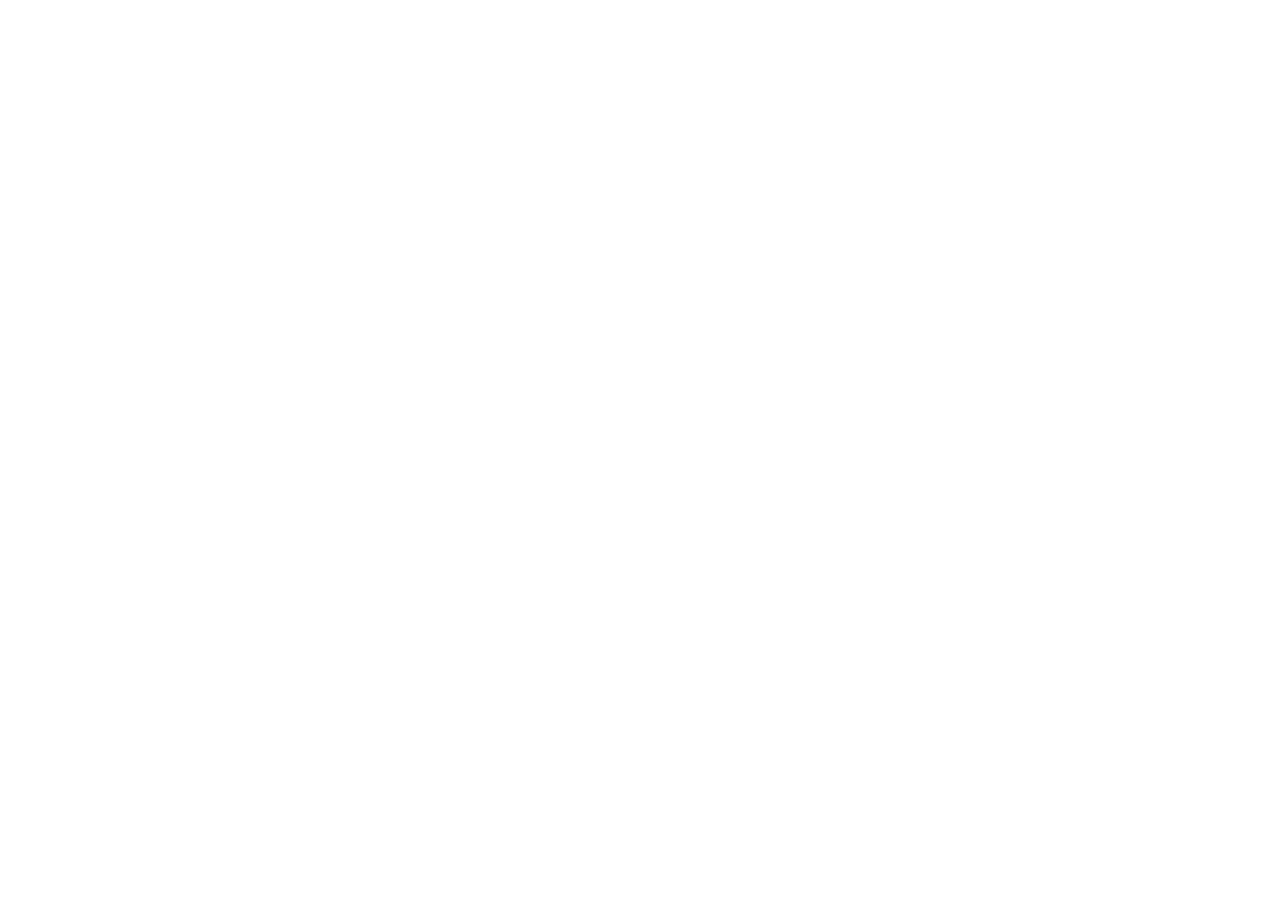
==== colours.html @ 2391c019 "page setup" ====
<!DOCTYPE html>
<html lang="en">
<head>
    <meta charset="UTF-8">
    <meta http-equiv="X-UA-Compatible" content="IE=edge">
    <meta name="viewport" content="width=device-width, initial-scale=1.0">
    <link rel="stylesheet" href="">
    <title>Document</title>
</head>
<body>
    
</body>
</html>
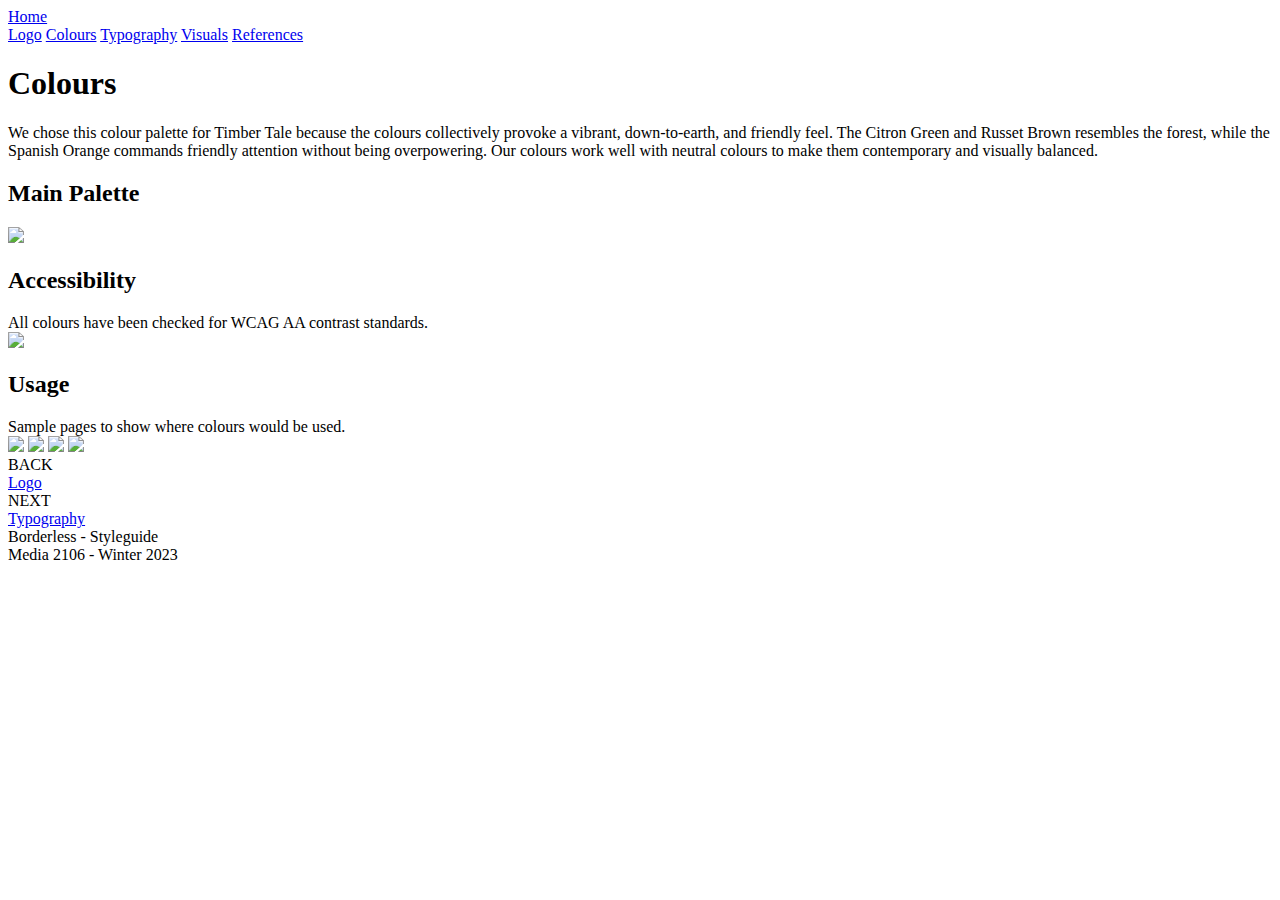
==== commit 09759f09: "added colors page structure" ====
--- a/colours.html
+++ b/colours.html
@@ -4,10 +4,81 @@
     <meta charset="UTF-8">
     <meta http-equiv="X-UA-Compatible" content="IE=edge">
     <meta name="viewport" content="width=device-width, initial-scale=1.0">
-    <link rel="stylesheet" href="">
-    <title>Document</title>
+    <link rel="stylesheet" href="styles.css">
+    <title>Colours</title>
 </head>
-<body>
-    
+<body class = "colflex">
+    <header>
+            <div class="topnav rowflex" id = "topnav">
+                    <div>
+                    <a href="index.html">Home</a>
+                    </div>
+                    <div>
+                            <a href="logo.html">Logo</a>
+                            <a href="colours.html" class="active">Colours</a>
+                            <a href="typography.html">Typography</a>
+                            <a href="visuals.html">Visuals</a>
+                            <a href="references.html">References</a>
+                            <a href="" class="icon">
+                                    <i class="fa fa-bars"></i>
+                            </a>
+                    </div>
+            </div>
+    </header>
+    <main>
+            <h1>Colours</h1>
+            <div class = "colour_items colflex">
+                    <div class = "main_desc">
+                            We chose this colour palette for Timber Tale because the colours collectively provoke a vibrant, down-to-earth, and friendly feel. The Citron Green and Russet Brown resembles the forest, while the Spanish Orange commands friendly attention without being overpowering. Our colours work well with neutral colours to make them contemporary and visually balanced. 
+                    </div>
+
+                    <h2>Main Palette</h2>
+                            <img class = "palette" src="../imgs/colour/palette.svg">
+                    <h2>Accessibility</h2>
+                            <div class = "desc"> All colours have been checked for WCAG AA contrast standards. </div>
+                            <img class = "contrast" src = "../imgs/colour/contrast.svg">
+                    <h2>Usage</h2>
+                    <div class = "desc"> Sample pages to show where colours would be used. </div>
+
+                            <div class = "gridrow">
+                                    <img src = "../imgs/colour/ColourExample_LandingPage 1.png">
+                                    <img src = "../imgs/colour/ColourExample_Learn 1.png">
+                                    <img src = "../imgs/colour/ColourExample_Settings 1.png">
+                                    <img src = "../imgs/colour/ColourExample_ChooseForest 1.png">
+                            </div>
+            </div>
+            
+    </main>
+    <footer class = "colflex">
+            <div class = "bottomnav rowflex">
+                    <i class="fa-solid fa-chevron-left"></i>
+                    <div class ="back colflex">
+                            <div class = "bkwd">
+                                    BACK
+                            </div>
+                            <a class = "fwbw" href="logo.html">Logo</a>
+
+                    </div>
+                    <div class = "divider"></div>
+                    <div class ="next colflex">
+                            <div class = "fwd">
+                                    NEXT
+                            </div>
+                            <a class = "fwbw" href="typography.html">Typography</a>
+
+                    </div>
+                    <i class="fa-solid fa-chevron-right"></i>
+
+            </div>
+            <div class = "bottom rowflex">
+                    <div>
+                            Borderless - Styleguide
+                    </div>
+                    <div>
+                            Media 2106 - Winter 2023
+                    </div>
+            </div>
+                    
+    </footer>
 </body>
 </html>--- a/styles.css
+++ b/styles.css
@@ -0,0 +1,47 @@
+/* Homepage */
+
+
+
+
+
+
+
+
+
+/* logo */
+
+
+
+
+
+/* colours * /
+
+
+
+
+
+
+
+
+/* typeography */
+
+
+
+
+
+
+
+
+/* icons */
+
+
+
+
+
+
+
+
+
+
+
+
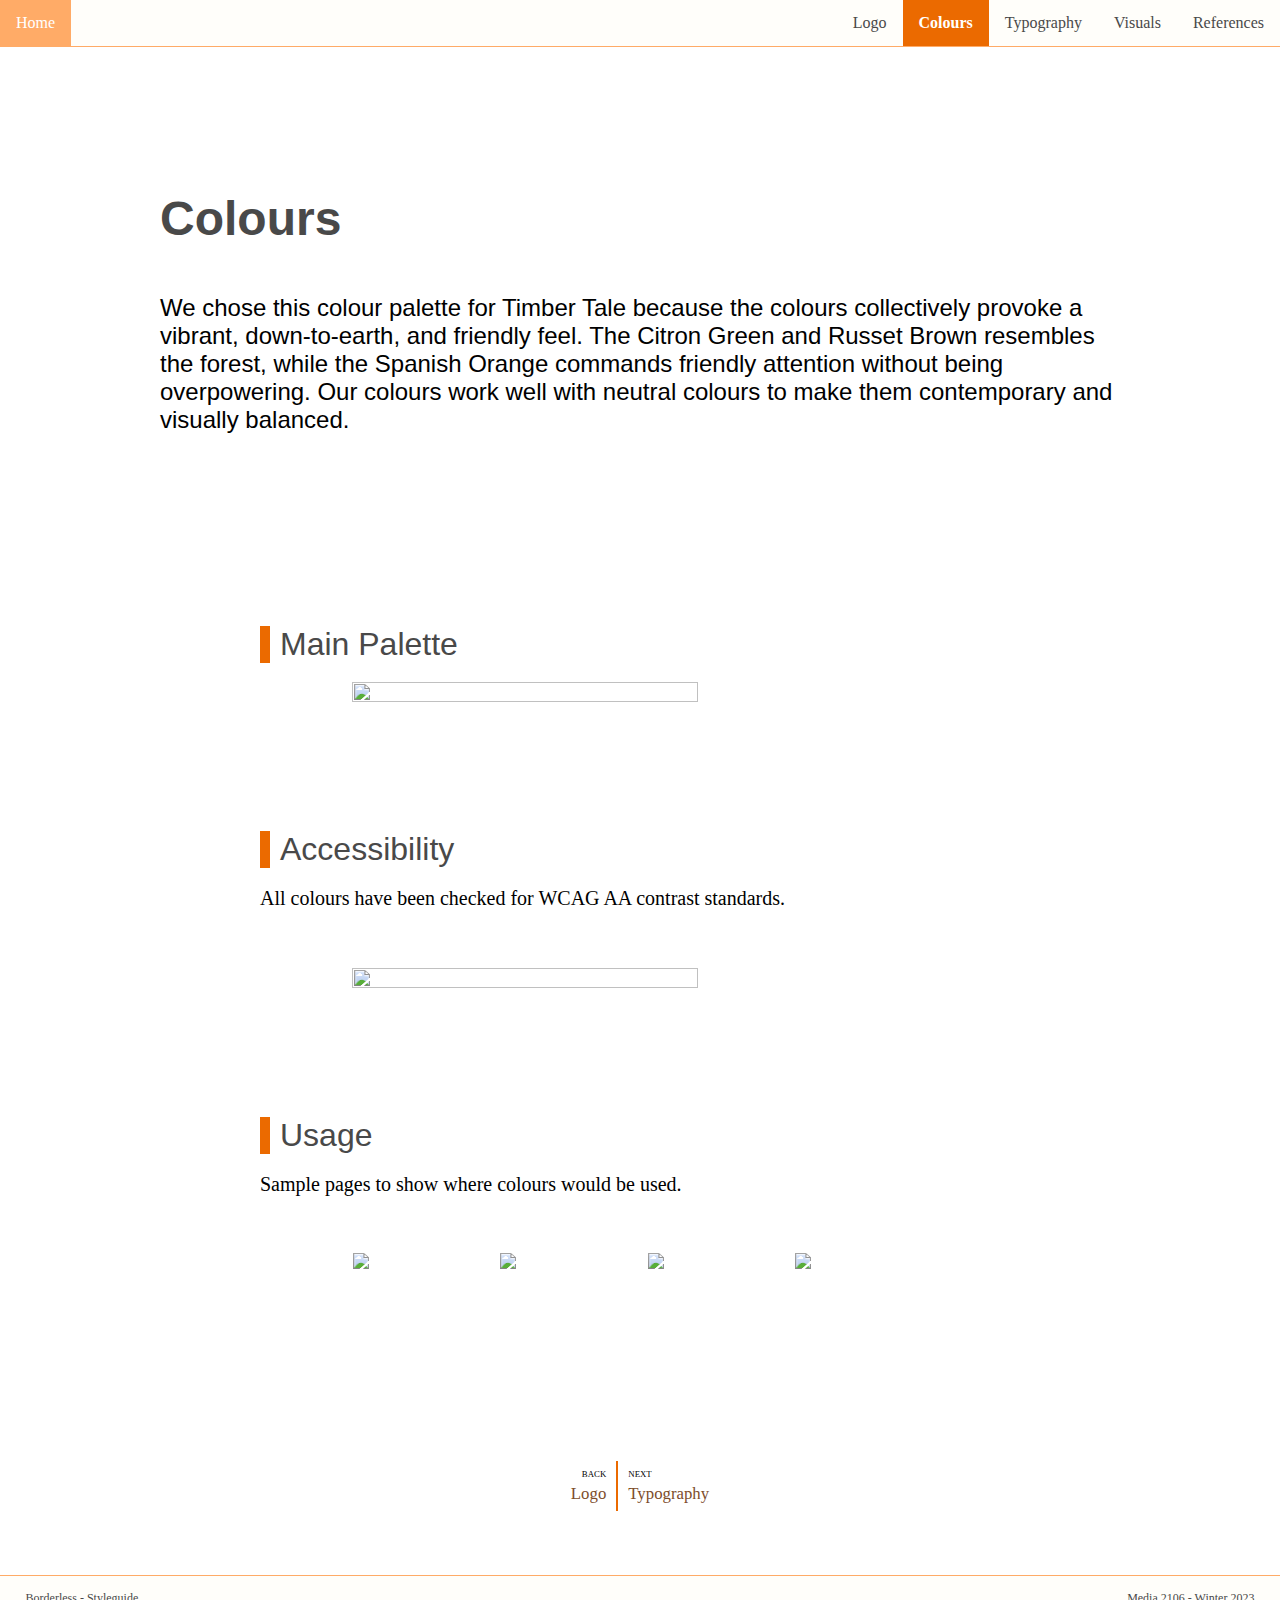
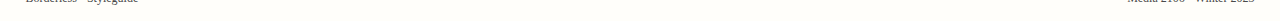
==== commit 105b8713: "downloaded font and home page pargraph" ====
--- a/colours.html
+++ b/colours.html
@@ -5,6 +5,7 @@
     <meta http-equiv="X-UA-Compatible" content="IE=edge">
     <meta name="viewport" content="width=device-width, initial-scale=1.0">
     <link rel="stylesheet" href="styles.css">
+    <link href="https://fonts.google.com/specimen/Open+Sans">
     <title>Colours</title>
 </head>
 <body class = "colflex">
--- a/styles.css
+++ b/styles.css
@@ -1,47 +1,429 @@
+body{
+    margin: 0;
+    min-height: 100vh;
+    justify-content: space-between;
+}
+
+main{
+    width: 75vw;
+    margin: auto;
+}
+
+main a {
+    text-align: left;
+    text-decoration: none;
+    font-family: open-sans;
+}
+main img{
+    margin: auto;
+}
+.rowflex{
+    display: flex;
+    flex-direction: row;
+    align-items: center;
+}
+
+.colflex{
+    display: flex;
+    flex-direction: column;
+}
+
+.topnav {
+    overflow: hidden;
+    justify-content: space-between;
+    background-color: #FFFEFA;
+    border-bottom: 1px solid #ffab67;
+
+}
+  
+.topnav a {
+    float: left;
+    display: block;
+    color: #494949;
+    text-align: center;
+    padding: 14px 16px;
+    text-decoration: none;
+    font-family: open-sans;
+    transition: box-shadow .5s ease-in-out;
+}
+  
+.topnav a:hover {
+    box-shadow: inset 0 -100px 0 0 #ffab67;
+    color: white;
+}
+  
+.topnav a.active {
+    background-color: #eb6A00;
+    color: white;
+    font-weight: bolder;      
+}
+
+  
+.topnav .icon {
+    display: none;
+}
+
+
+.bottomnav{
+    margin: 15% auto 5%;
+    font-family: 'open sans';
+    font-size: 0.55rem;
+}
+
+.bottomnav a{
+    color: #7D4D2B;
+}
+
+.divider{
+    width: 2px;
+    height: 50px;
+    background-color: #eb6A00;
+}
+
+.next{
+    padding-left: 10px;
+    font-weight: 100;
+}
+
+.back{
+    padding-right:10px;
+    font-weight: 100;
+    text-align: right;
+}
+
+.fwbw{
+    padding-top: 5px;
+    font-weight: 500;
+    font-size: 1.05rem;
+    text-decoration: none;
+}
+.fa-solid{
+    font-size: 1rem;        
+    padding-right: 20px;
+    padding-left: 20px;
+    color:#eb6A00;
+}
+
+
+.bottom{
+    background-color: #FFFEFA;
+    border-top: 1px solid #ffab67;
+    font-family: open-sans;
+    font-weight: 300;
+    font-size: 0.75rem;
+    justify-content: space-between;
+    position: static;
+    left: 0;
+    bottom: 0;
+    width: 100vw;
+    height: 5vh;
+    color: #494949;
+}
+
+.bottom div{
+    padding: 2px 2%;
+}
+
+
+h1{
+    height:10%;
+    width: 75vw;
+    margin: auto;
+    margin-top: 15%;
+    padding-bottom: 5%;
+    font-family: 'Poppins', sans-serif;
+    font-size: 3rem;
+    font-weight:bolder;
+    color: #494949;
+}
+
+h2{
+    height:10%;
+    width: 75vw;
+    margin: auto;
+    margin-top: 13%;
+    font-family: 'Poppins', sans-serif;
+    font-size: 2rem;
+    font-weight: 500;
+    color: #494949;
+    margin-bottom: 2%;
+    margin-left: 100px;
+    border-left: 10px solid #eb6A00;
+    padding-left: 10px;
+}
+
+
+.main_desc{
+    font-family: 'Poppins', sans-serif;
+    font-size: 1.5rem;
+    font-weight: 200;
+    padding-bottom: 7%;
+}
+
+.desc{
+    padding-bottom: 3%;
+    font-family: 'open-sans';
+    font-size: 1.25rem;
+    font-weight: 200;
+    margin-bottom:3%;
+    margin-left: 100px;
+    width: fit-content;
+}
+
+.caption{
+    padding-bottom: 15%;
+    font-family: open-sans;
+    font-size: 1.25rem;
+    width: fit-content;
+}
+
 /* Homepage */
 
-
-
-
-
-
-
+.mainwrap{
+    padding-top: 5%;
+    margin: auto;
+}
+.index_left{
+    width: 40vw;
+}
+.index_right{
+    width: 40vw;
+    justify-content: space-evenly;
+}
+.topright{
+    width: 75%;
+    margin: auto;
+}
+.homenav{
+    margin-top:5%;
+}
+
+.homedesc{
+    font-family: open-sans;
+    font-size: 1.25rem;
+    font-weight: 200;
+    text-align: center;
+}
+
+.hometxt {
+    height:10%;
+    width: fit-content;
+    margin: auto;
+    margin-top: 7%;
+    font-family: open-sans;
+    font-size: 2.25rem;
+    font-weight: 500;
+    color: #494949;
+    margin-bottom: 2%;
+    margin-left: 100px;
+    border-left: 10px solid #eb6A00;
+    padding: 1px 10px;
+    transition: box-shadow .5s ease-in-out;
+}
+.hometxt a {
+    color: #494949;
+}
+.hometxt:hover {
+    box-shadow: inset 250px 0 0 0 #eb6A00;
+}
+.hometxt:hover a{
+    color: #FFFEFA;
+
+}
+.names{
+    font-family: open-sans;
+    font-size: 0.75rem;
+    font-weight: 100;
+    margin: auto;
+    padding-top:5%;
+}
 
 
 /* logo */
 
-
-
-
-
-/* colours * /
-
-
-
-
-
-
-
+.logo_items img{
+    width:50%;
+}
+.wrapper{
+    align-items: center;
+    margin: auto;
+}
+.combined{
+    margin: auto;
+    justify-content: space-between;
+    width: 50vw;
+}
+
+.combined > img{
+    width: 35%;
+    margin: 0;
+}
+
+.logo{
+    justify-content: space-evenly;
+    margin: auto;
+    width: 50vw;
+}
+.logo img{
+    width: 100%;
+    margin: 0;
+}
+.wordmark img{
+    width: 50vw;
+}
+.clearance{
+    width: 100%;
+    margin: auto;
+}
+.size{
+    width: 50vw;
+    margin: auto;
+}
+.logo .colflex{
+    justify-content: center;
+    align-items: center;
+}
+.list{
+    margin:0;
+    font-family: open-sans;
+    font-size: 1.25rem;
+    font-weight: 200;
+    width: fit-content;
+}
+
+.clearance img{
+    width: 55%;
+}
+
+.clearance img:first-child{
+    width: 35%;
+    margin-bottom: 5%;
+}
+
+.clearance img:last-child{
+    margin-top: 5%;
+}
+
+.dont{
+    width: 43vw;
+    flex-wrap: wrap;
+    justify-content: space-between;
+}
+
+.dont img{
+    width: 46%;
+    margin-bottom:4%;
+    border: 1px solid red;
+}
+
+
+
+/* colours */
+
+.colour_items img{
+    height: 60%;
+    width: 60%;
+}
+
+.gridrow {
+    display: grid;
+    width: 46vw;
+    grid-auto-flow: column;
+    margin: auto;
+    align-items: center;
+    grid-gap: 50px 1px;
+}
+
+.gridrow img{
+    height: auto;
+    width: 90%;
+}
 
 /* typeography */
 
-
-
-
-
+.typo img{
+    width: 30%;
+    margin: 0;
+    padding-top: 3%;
+}
+
+.typo{
+    justify-content: space-evenly;
+    width: 65vw;
+    margin: auto;
+}
+
+.scale img{
+    padding-top:5%;
+    width:65%;
+    margin: auto;
+}
+
+.scale{
+    justify-content: center;
+}
 
 
 
 /* icons */
 
-
-
-
-
-
-
-
-
-
-
-
+.icons{
+    width: 50vw;
+}
+
+.buttons img{
+    width: 30%;
+    margin: 25px;
+}
+.buttons .rowflex{
+    justify-content:center;
+}
+
+.grid2x2{
+    display: grid;
+    width: 46vw;
+    grid-template-rows: repeat(2,50%);
+    grid-template-columns: repeat(2,50%);
+    grid-gap: 40px 40px;
+    margin: auto;
+}
+.grid2x2 img{
+    width: 100%;
+}
+.gridcol{
+    padding-top: 7%;
+    display: grid;
+    width: 46vw;
+    grid-auto-flow: row;
+    grid-gap: 40px 40px;
+    margin: auto;
+    align-items: center;
+}
+
+.gridcol img{
+    width: 106%;
+}
+
+
+.layout img {
+    width: 40%;
+    display: flex;
+    justify-content: center;
+}
+
+/* Reference Page */
+
+.ref_section {
+    display: flex;
+    flex-direction: column;
+}
+
+
+
+
+
+
+
+
+
+
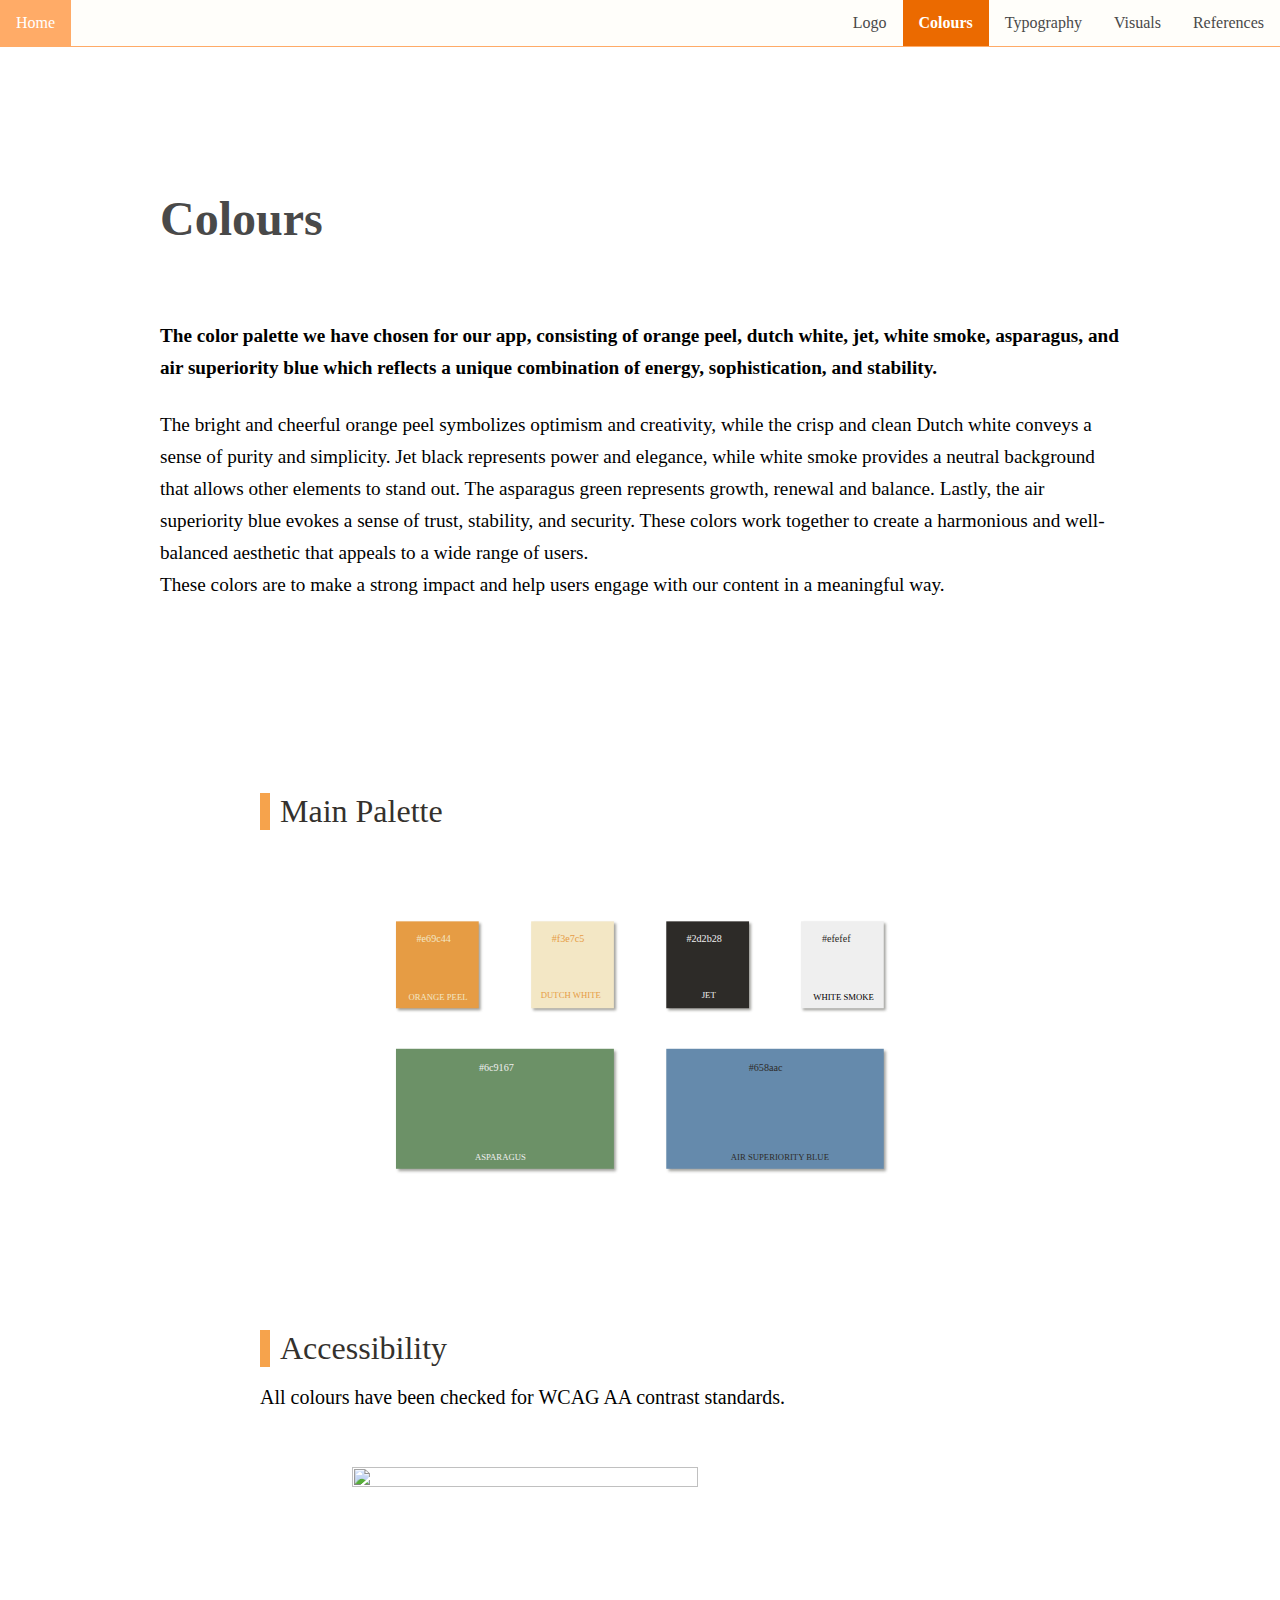
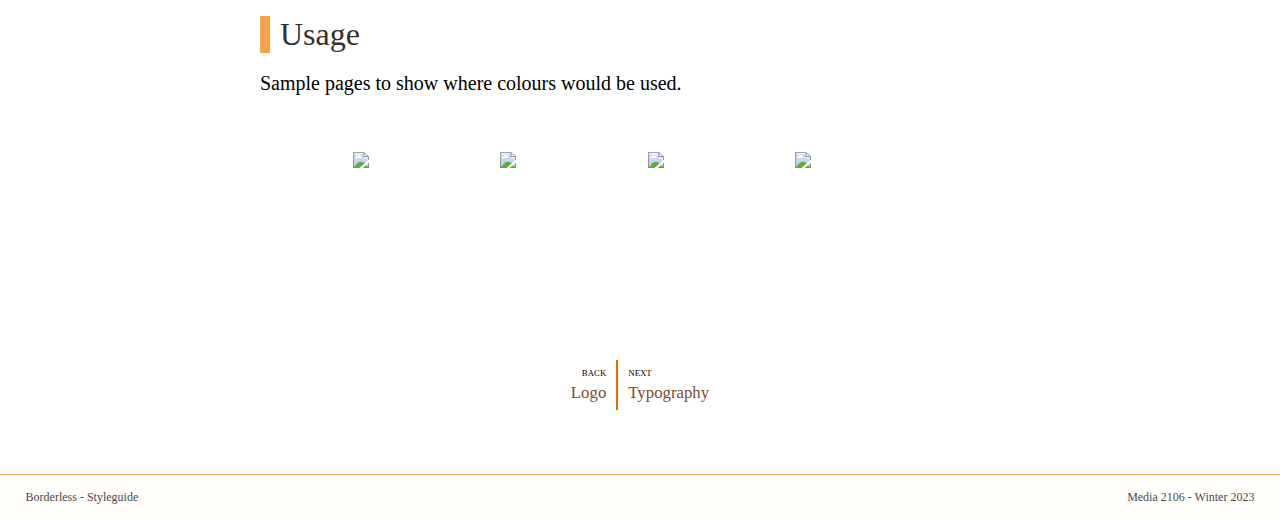
==== commit 8f805cbb: "initial commit" ====
--- a/colours.html
+++ b/colours.html
@@ -30,11 +30,34 @@
             <h1>Colours</h1>
             <div class = "colour_items colflex">
                     <div class = "main_desc">
-                            We chose this colour palette for Timber Tale because the colours collectively provoke a vibrant, down-to-earth, and friendly feel. The Citron Green and Russet Brown resembles the forest, while the Spanish Orange commands friendly attention without being overpowering. Our colours work well with neutral colours to make them contemporary and visually balanced. 
+                        <h4>
+                                The color palette we have chosen for our app,
+                        consisting of orange peel, dutch white, jet,
+                        white smoke, asparagus, and air superiority blue which 
+                        reflects a unique combination of energy, sophistication,
+                        and stability.
+                        </h4>
+                        <p>
+                        The bright and cheerful orange peel symbolizes
+                        optimism and creativity, while the crisp and clean Dutch white
+                        conveys a sense of purity and simplicity. Jet black represents
+                        power and elegance, while white smoke provides a neutral background
+                        that allows other elements to stand out. The asparagus green represents
+                        growth, renewal and balance. Lastly, the air superiority blue
+                        evokes a sense of trust, stability, and security.
+                        These colors work together to create a harmonious and
+                        well-balanced aesthetic that appeals to a wide range of users.<br>
+                        These colors are to make a strong impact and help users engage
+                         with our content in a meaningful way.
+
+                        </p>
+                       
                     </div>
 
                     <h2>Main Palette</h2>
-                            <img class = "palette" src="../imgs/colour/palette.svg">
+                    <div class = "palette" >
+                        <img src="imgs/colour/palette.svg">
+                    </div>
                     <h2>Accessibility</h2>
                             <div class = "desc"> All colours have been checked for WCAG AA contrast standards. </div>
                             <img class = "contrast" src = "../imgs/colour/contrast.svg">
--- a/styles.css
+++ b/styles.css
@@ -131,7 +131,7 @@
     margin: auto;
     margin-top: 15%;
     padding-bottom: 5%;
-    font-family: 'Poppins', sans-serif;
+    font-family: open-sans;
     font-size: 3rem;
     font-weight:bolder;
     color: #494949;
@@ -142,22 +142,23 @@
     width: 75vw;
     margin: auto;
     margin-top: 13%;
-    font-family: 'Poppins', sans-serif;
+    font-family: open-sans;
     font-size: 2rem;
     font-weight: 500;
-    color: #494949;
+    color: #34312d;
     margin-bottom: 2%;
     margin-left: 100px;
-    border-left: 10px solid #eb6A00;
+    border-left: 10px solid #f6a34c ;
     padding-left: 10px;
 }
 
 
 .main_desc{
-    font-family: 'Poppins', sans-serif;
-    font-size: 1.5rem;
-    font-weight: 200;
-    padding-bottom: 7%;
+    font-family:open-sans;
+    font-size: 1.2rem;
+    padding-bottom: 5%;
+    line-height: 2rem;
+  
 }
 
 .desc{
@@ -338,7 +339,14 @@
     height: auto;
     width: 90%;
 }
-
+.palette{
+    display: flex;
+    justify-content: center;
+    align-items: center;
+    max-width: 100%;
+    margin-top: 2rem;
+   
+}
 /* typeography */
 
 .typo img{
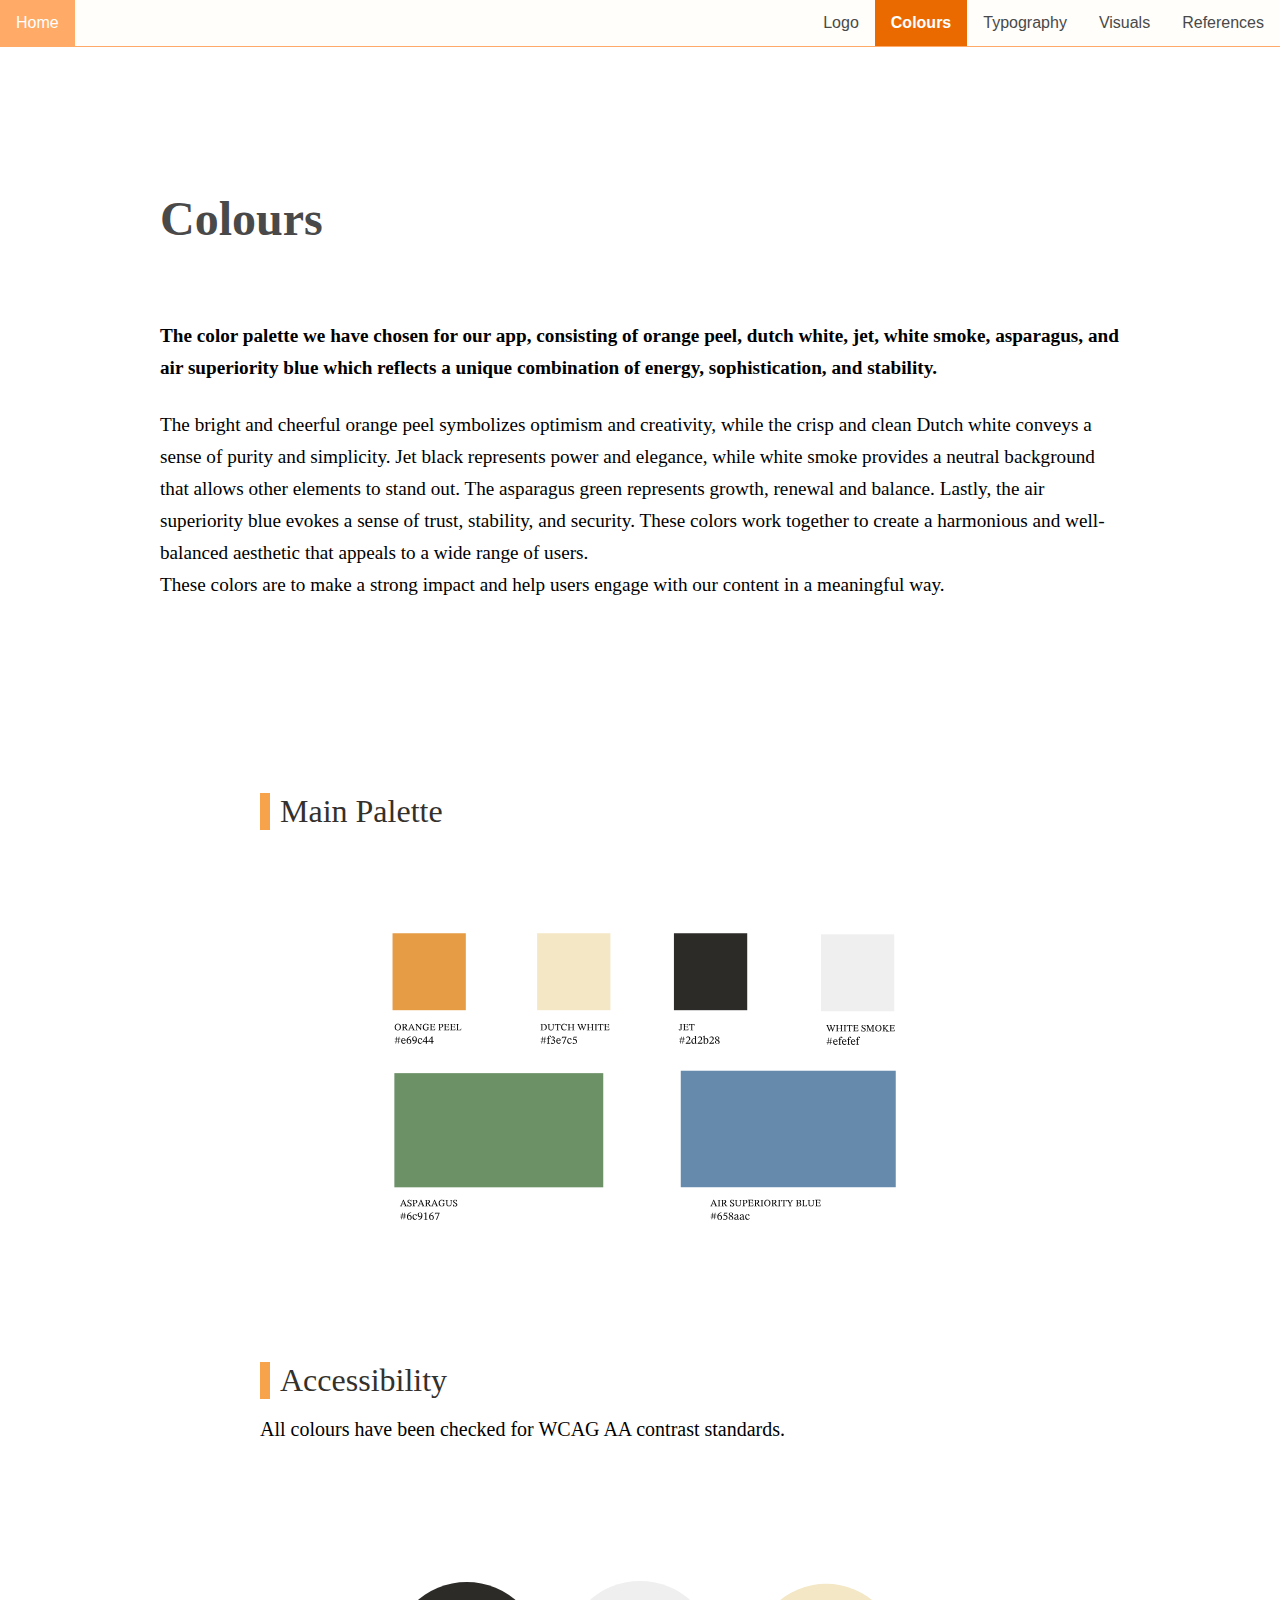
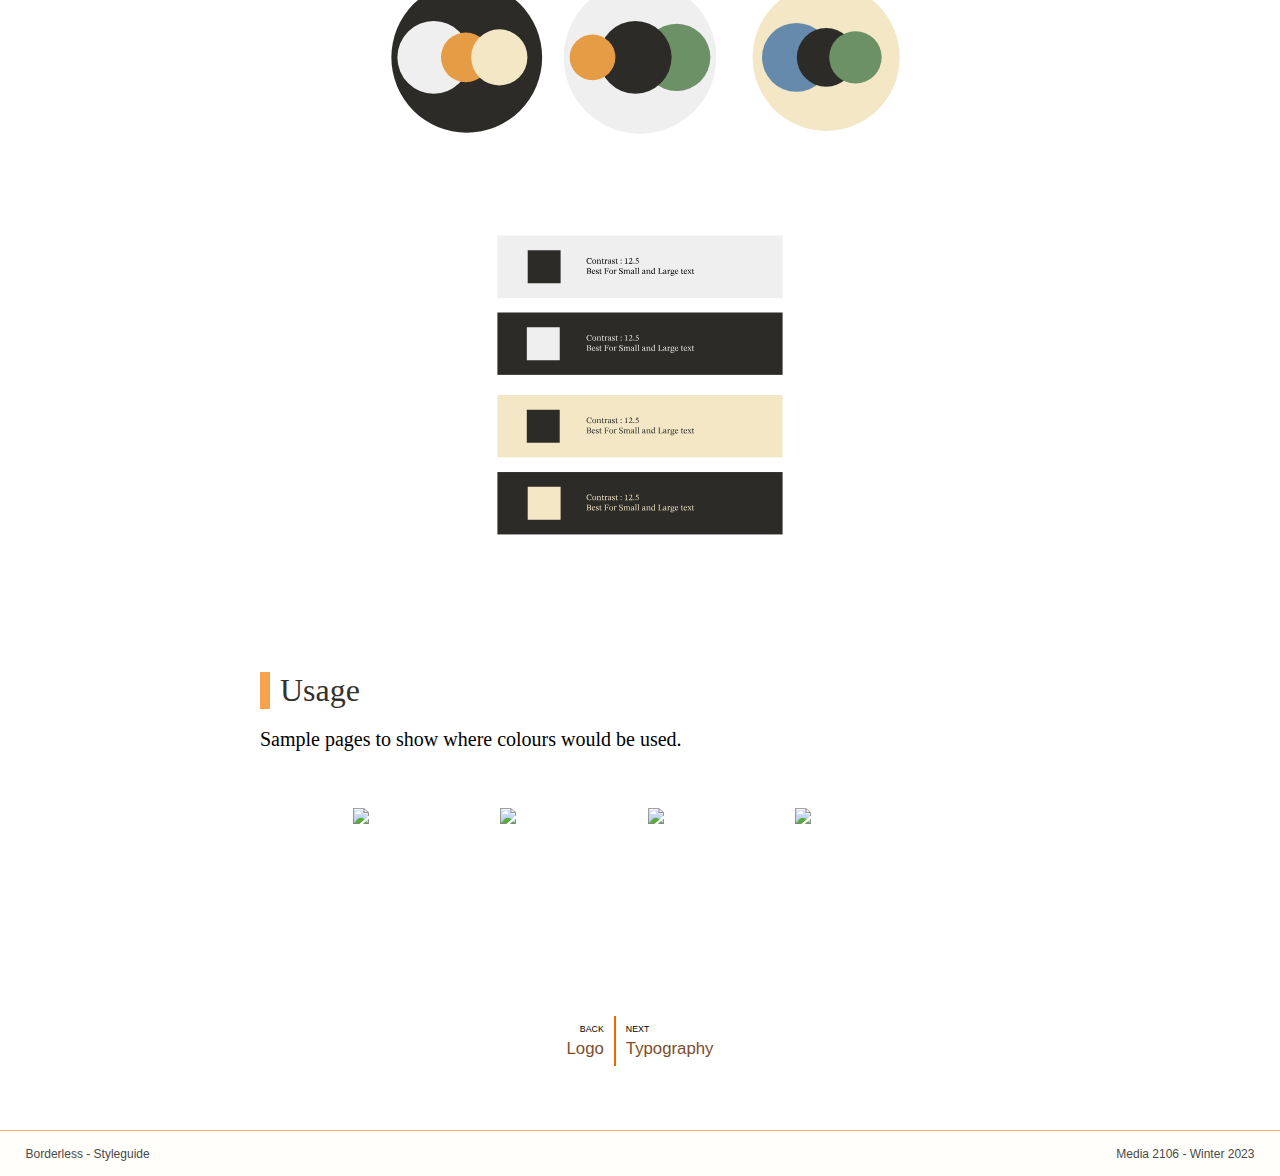
==== commit aa1eb742: "changes in color page" ====
--- a/colours.html
+++ b/colours.html
@@ -60,7 +60,8 @@
                     </div>
                     <h2>Accessibility</h2>
                             <div class = "desc"> All colours have been checked for WCAG AA contrast standards. </div>
-                            <img class = "contrast" src = "../imgs/colour/contrast.svg">
+                            <img class = "contrast" src = "imgs/colour/contrast.svg">
+                            <img class = "contrast" src = "imgs/colour/textContrast.svg">
                     <h2>Usage</h2>
                     <div class = "desc"> Sample pages to show where colours would be used. </div>
 
--- a/styles.css
+++ b/styles.css
@@ -12,11 +12,13 @@
 main a {
     text-align: left;
     text-decoration: none;
-    font-family: open-sans;
-}
+    font-family: 'Nunito Sans', sans-serif;
+}
+
 main img{
     margin: auto;
 }
+
 .rowflex{
     display: flex;
     flex-direction: row;
@@ -43,7 +45,7 @@
     text-align: center;
     padding: 14px 16px;
     text-decoration: none;
-    font-family: open-sans;
+    font-family: 'Nunito Sans', sans-serif;
     transition: box-shadow .5s ease-in-out;
 }
   
@@ -58,15 +60,13 @@
     font-weight: bolder;      
 }
 
-  
 .topnav .icon {
     display: none;
 }
 
-
 .bottomnav{
     margin: 15% auto 5%;
-    font-family: 'open sans';
+    font-family: 'Nunito Sans', sans-serif;
     font-size: 0.55rem;
 }
 
@@ -97,6 +97,7 @@
     font-size: 1.05rem;
     text-decoration: none;
 }
+
 .fa-solid{
     font-size: 1rem;        
     padding-right: 20px;
@@ -104,11 +105,10 @@
     color:#eb6A00;
 }
 
-
 .bottom{
     background-color: #FFFEFA;
     border-top: 1px solid #ffab67;
-    font-family: open-sans;
+    font-family: 'Nunito Sans', sans-serif;
     font-weight: 300;
     font-size: 0.75rem;
     justify-content: space-between;
@@ -124,7 +124,6 @@
     padding: 2px 2%;
 }
 
-
 h1{
     height:10%;
     width: 75vw;
@@ -142,7 +141,10 @@
     width: 75vw;
     margin: auto;
     margin-top: 13%;
+
     font-family: open-sans;
+
+
     font-size: 2rem;
     font-weight: 500;
     color: #34312d;
@@ -152,18 +154,20 @@
     padding-left: 10px;
 }
 
-
 .main_desc{
+
     font-family:open-sans;
     font-size: 1.2rem;
     padding-bottom: 5%;
     line-height: 2rem;
+}
   
-}
+
+
 
 .desc{
     padding-bottom: 3%;
-    font-family: 'open-sans';
+    font-family: open-sans;
     font-size: 1.25rem;
     font-weight: 200;
     margin-bottom:3%;
@@ -173,7 +177,7 @@
 
 .caption{
     padding-bottom: 15%;
-    font-family: open-sans;
+    font-family: 'Nunito Sans', sans-serif;
     font-size: 1.25rem;
     width: fit-content;
 }
@@ -184,23 +188,27 @@
     padding-top: 5%;
     margin: auto;
 }
+
 .index_left{
     width: 40vw;
 }
+
 .index_right{
     width: 40vw;
     justify-content: space-evenly;
 }
+
 .topright{
     width: 75%;
     margin: auto;
 }
+
 .homenav{
     margin-top:5%;
 }
 
 .homedesc{
-    font-family: open-sans;
+    font-family: 'Nunito Sans', sans-serif;
     font-size: 1.25rem;
     font-weight: 200;
     text-align: center;
@@ -211,7 +219,7 @@
     width: fit-content;
     margin: auto;
     margin-top: 7%;
-    font-family: open-sans;
+    font-family: 'Nunito Sans', sans-serif;
     font-size: 2.25rem;
     font-weight: 500;
     color: #494949;
@@ -221,34 +229,39 @@
     padding: 1px 10px;
     transition: box-shadow .5s ease-in-out;
 }
+
 .hometxt a {
     color: #494949;
 }
+
 .hometxt:hover {
     box-shadow: inset 250px 0 0 0 #eb6A00;
 }
+
 .hometxt:hover a{
     color: #FFFEFA;
 
 }
+
 .names{
-    font-family: open-sans;
+    font-family: 'Nunito Sans', sans-serif;
     font-size: 0.75rem;
     font-weight: 100;
     margin: auto;
     padding-top:5%;
 }
 
-
 /* logo */
 
 .logo_items img{
     width:50%;
 }
+
 .wrapper{
     align-items: center;
     margin: auto;
 }
+
 .combined{
     margin: auto;
     justify-content: space-between;
@@ -265,28 +278,34 @@
     margin: auto;
     width: 50vw;
 }
+
 .logo img{
     width: 100%;
     margin: 0;
 }
+
 .wordmark img{
     width: 50vw;
 }
+
 .clearance{
     width: 100%;
     margin: auto;
 }
+
 .size{
     width: 50vw;
     margin: auto;
 }
+
 .logo .colflex{
     justify-content: center;
     align-items: center;
 }
+
 .list{
     margin:0;
-    font-family: open-sans;
+    font-family: 'Nunito Sans', sans-serif;
     font-size: 1.25rem;
     font-weight: 200;
     width: fit-content;
@@ -317,8 +336,6 @@
     border: 1px solid red;
 }
 
-
-
 /* colours */
 
 .colour_items img{
@@ -344,7 +361,7 @@
     justify-content: center;
     align-items: center;
     max-width: 100%;
-    margin-top: 2rem;
+    margin-top: 4rem;
    
 }
 /* typeography */
@@ -371,18 +388,23 @@
     justify-content: center;
 }
 
-
-
 /* icons */
 
 .icons{
     width: 50vw;
+    padding-bottom: 4rem;
+}
+
+.iconsSmall{
+    width: 25vw;
+    padding-top: 1rem;
 }
 
 .buttons img{
-    width: 30%;
+    width: 25%;
     margin: 25px;
 }
+
 .buttons .rowflex{
     justify-content:center;
 }
@@ -394,10 +416,13 @@
     grid-template-columns: repeat(2,50%);
     grid-gap: 40px 40px;
     margin: auto;
-}
+    padding-bottom: 6rem;
+}
+
 .grid2x2 img{
     width: 100%;
 }
+
 .gridcol{
     padding-top: 7%;
     display: grid;
@@ -412,12 +437,12 @@
     width: 106%;
 }
 
-
 .layout img {
-    width: 40%;
+    width: 20%;
     display: flex;
     justify-content: center;
 }
+
 
 /* Reference Page */
 
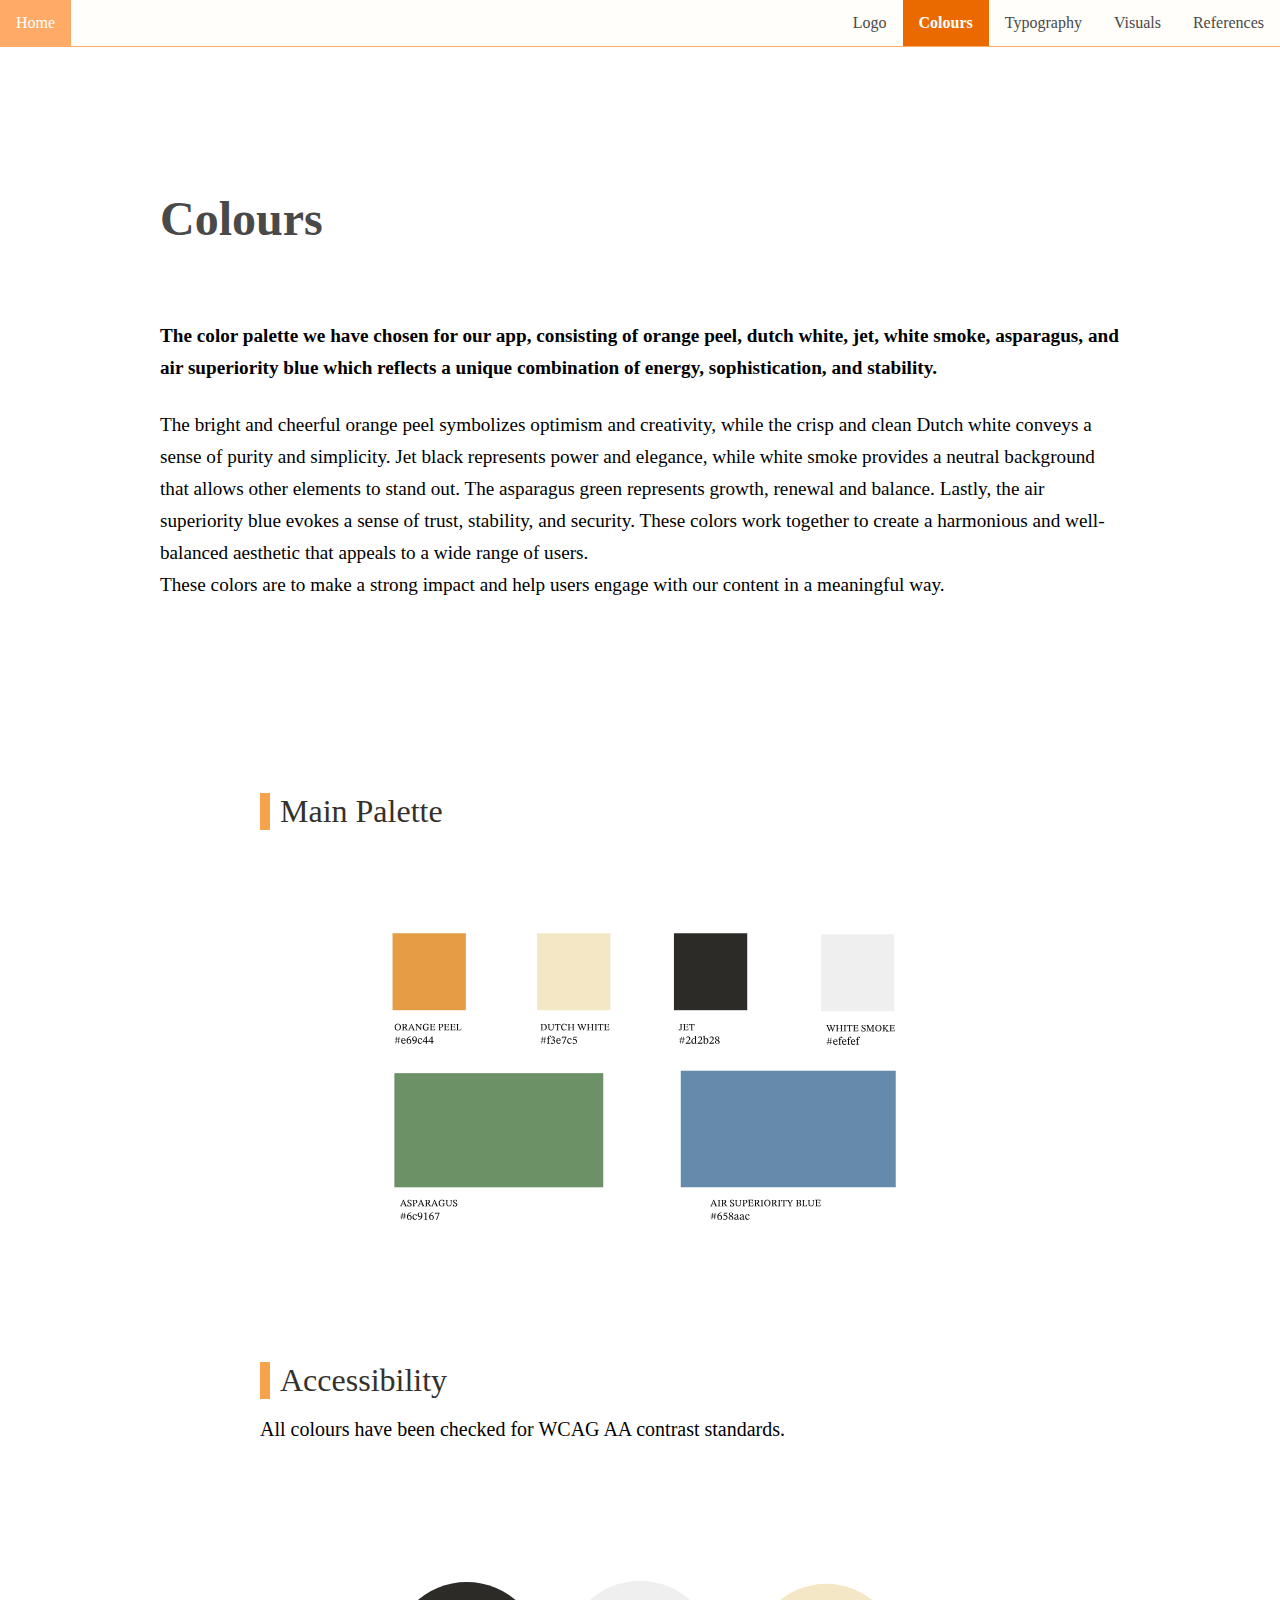
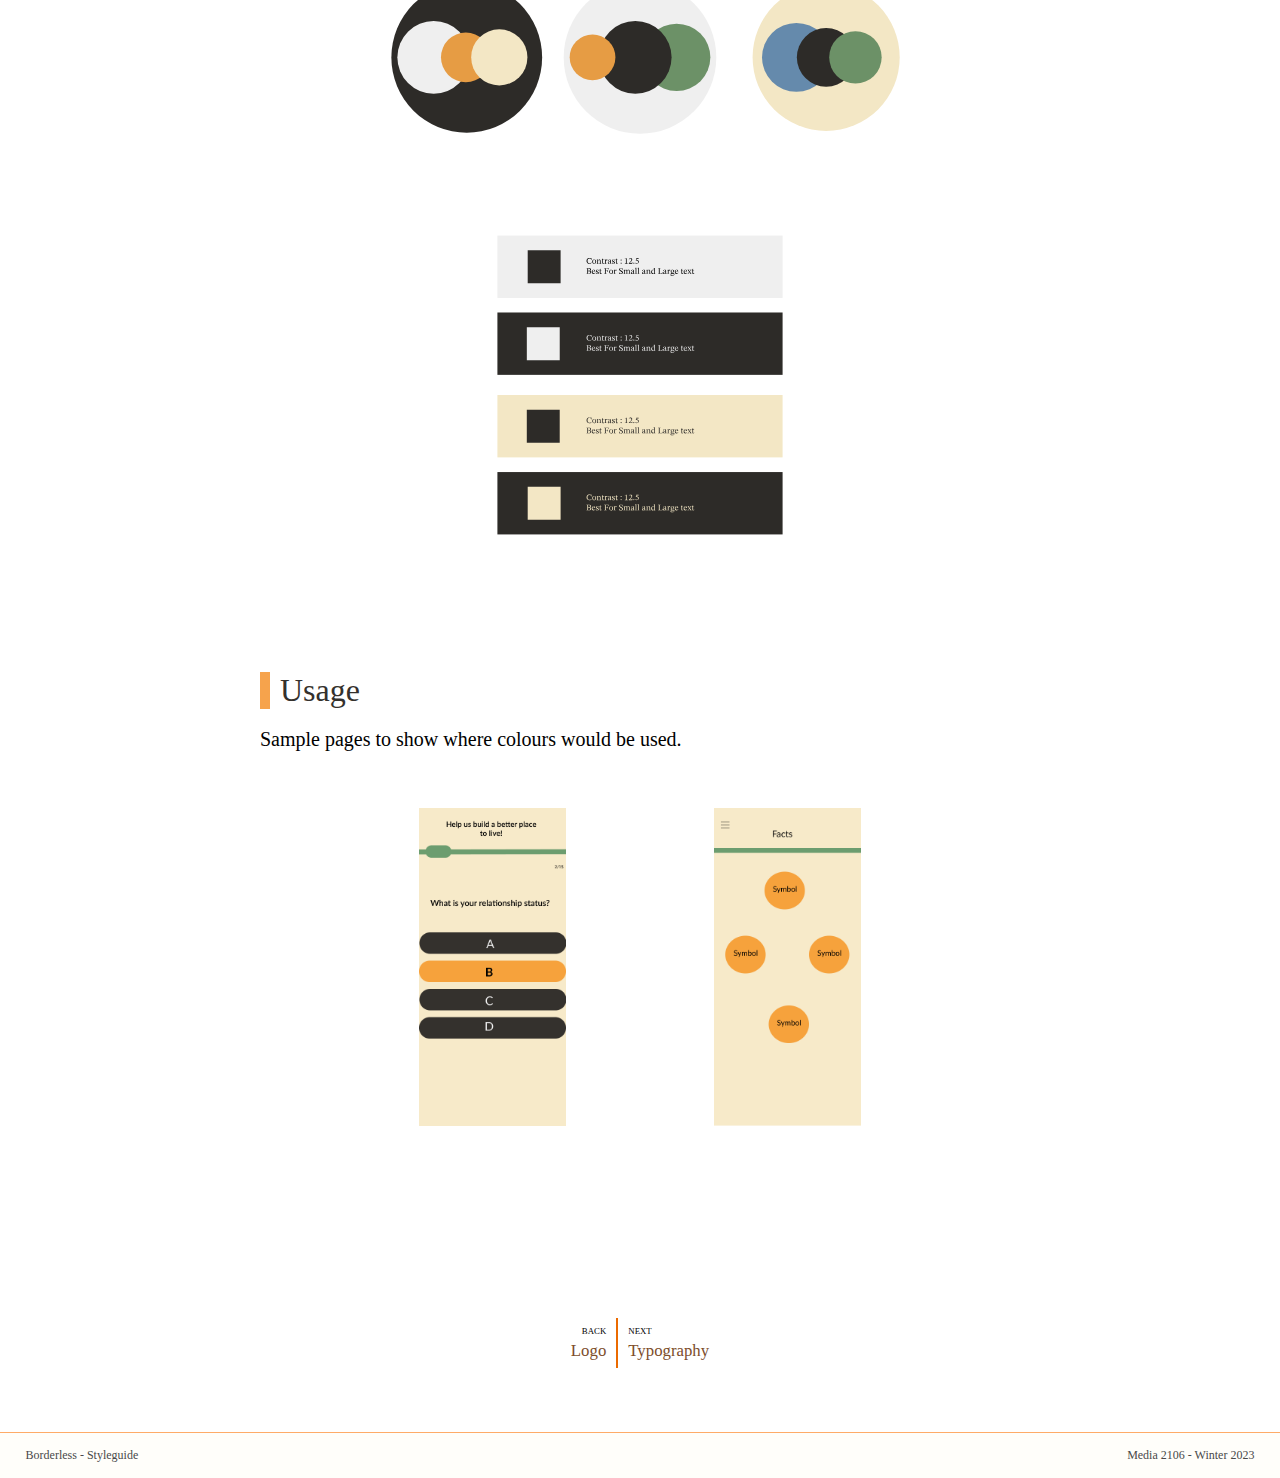
==== commit fd95ae62: "add examples" ====
--- a/colours.html
+++ b/colours.html
@@ -66,10 +66,8 @@
                     <div class = "desc"> Sample pages to show where colours would be used. </div>
 
                             <div class = "gridrow">
-                                    <img src = "../imgs/colour/ColourExample_LandingPage 1.png">
-                                    <img src = "../imgs/colour/ColourExample_Learn 1.png">
-                                    <img src = "../imgs/colour/ColourExample_Settings 1.png">
-                                    <img src = "../imgs/colour/ColourExample_ChooseForest 1.png">
+                                    <img src = "imgs/colour/quizPage.png">
+                                    <img src = "imgs/colour/interactive.png">
                             </div>
             </div>
             
--- a/styles.css
+++ b/styles.css
@@ -45,7 +45,7 @@
     text-align: center;
     padding: 14px 16px;
     text-decoration: none;
-    font-family: 'Nunito Sans', sans-serif;
+    font-family: open-sans;
     transition: box-shadow .5s ease-in-out;
 }
   
@@ -66,7 +66,7 @@
 
 .bottomnav{
     margin: 15% auto 5%;
-    font-family: 'Nunito Sans', sans-serif;
+    font-family: open-sans;
     font-size: 0.55rem;
 }
 
@@ -108,7 +108,7 @@
 .bottom{
     background-color: #FFFEFA;
     border-top: 1px solid #ffab67;
-    font-family: 'Nunito Sans', sans-serif;
+    font-family: open-sans;
     font-weight: 300;
     font-size: 0.75rem;
     justify-content: space-between;
@@ -354,7 +354,7 @@
 
 .gridrow img{
     height: auto;
-    width: 90%;
+    width: 50%;
 }
 .palette{
     display: flex;
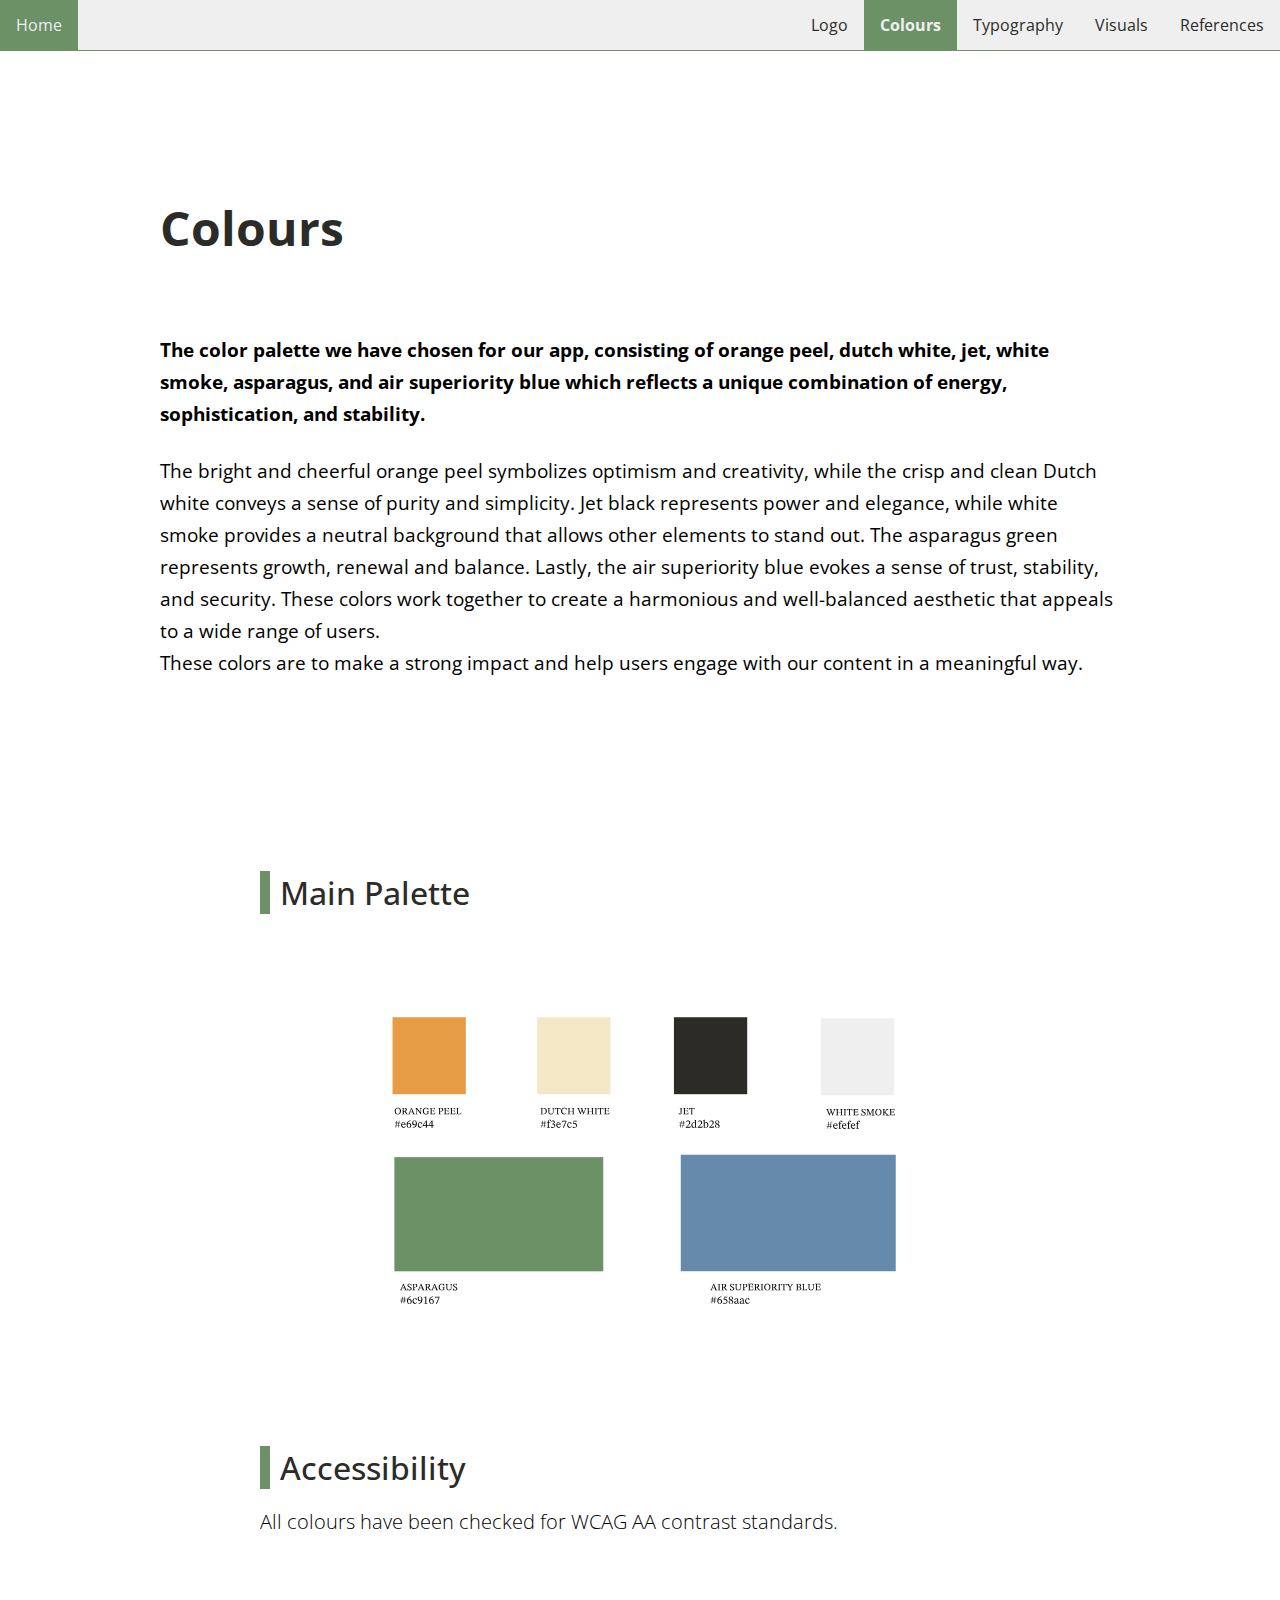
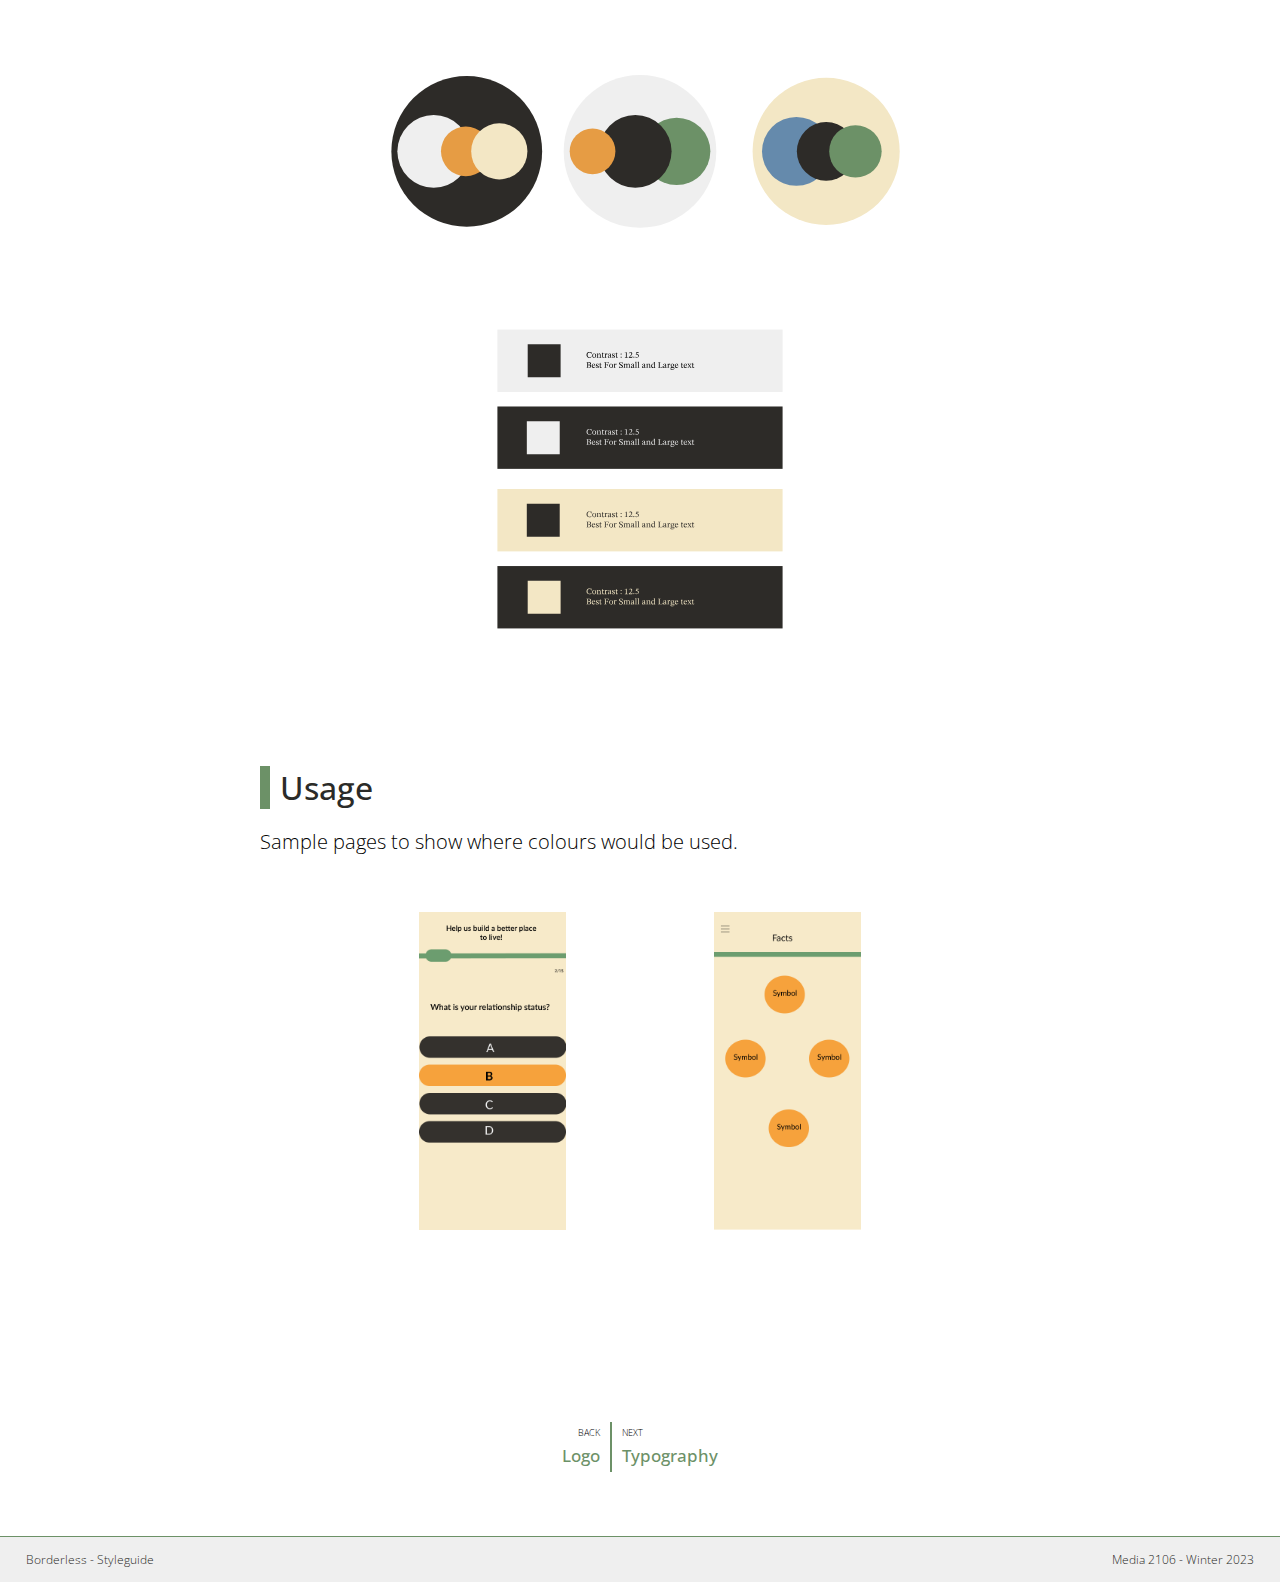
==== commit 54ed2eb1: "fixed font and added reference for template" ====
--- a/colours.html
+++ b/colours.html
@@ -5,7 +5,9 @@
     <meta http-equiv="X-UA-Compatible" content="IE=edge">
     <meta name="viewport" content="width=device-width, initial-scale=1.0">
     <link rel="stylesheet" href="styles.css">
-    <link href="https://fonts.google.com/specimen/Open+Sans">
+    <link rel="preconnect" href="https://fonts.googleapis.com">
+    <link rel="preconnect" href="https://fonts.gstatic.com" crossorigin>
+    <link href="https://fonts.googleapis.com/css2?family=Open+Sans&display=swap" rel="stylesheet">
     <title>Colours</title>
 </head>
 <body class = "colflex">
--- a/styles.css
+++ b/styles.css
@@ -12,7 +12,7 @@
 main a {
     text-align: left;
     text-decoration: none;
-    font-family: 'Nunito Sans', sans-serif;
+    font-family: 'Open Sans', sans-serif;
 }
 
 main img{
@@ -33,30 +33,30 @@
 .topnav {
     overflow: hidden;
     justify-content: space-between;
-    background-color: #FFFEFA;
-    border-bottom: 1px solid #ffab67;
+    background-color: #efefef;
+    border-bottom: 1px solid #6c9167;
 
 }
   
 .topnav a {
     float: left;
     display: block;
-    color: #494949;
+    color: #2b2b28;
     text-align: center;
     padding: 14px 16px;
     text-decoration: none;
-    font-family: open-sans;
+    font-family: 'Open Sans', sans-serif;
     transition: box-shadow .5s ease-in-out;
 }
   
 .topnav a:hover {
-    box-shadow: inset 0 -100px 0 0 #ffab67;
-    color: white;
+    box-shadow: inset 0 -100px 0 0 #6c9167;
+    color: #efefef;
 }
   
 .topnav a.active {
-    background-color: #eb6A00;
-    color: white;
+    background-color: #6c9167;
+    color: #efefef;
     font-weight: bolder;      
 }
 
@@ -66,18 +66,18 @@
 
 .bottomnav{
     margin: 15% auto 5%;
-    font-family: open-sans;
+    font-family: 'Open Sans', sans-serif;
     font-size: 0.55rem;
 }
 
 .bottomnav a{
-    color: #7D4D2B;
+    color: #6c9167;
 }
 
 .divider{
     width: 2px;
     height: 50px;
-    background-color: #eb6A00;
+    background-color: #6c9167;
 }
 
 .next{
@@ -102,13 +102,13 @@
     font-size: 1rem;        
     padding-right: 20px;
     padding-left: 20px;
-    color:#eb6A00;
+    color:#6c9167;
 }
 
 .bottom{
-    background-color: #FFFEFA;
-    border-top: 1px solid #ffab67;
-    font-family: open-sans;
+    background-color: #efefef;
+    border-top: 1px solid #6c9167;
+    font-family: 'Open Sans', sans-serif;
     font-weight: 300;
     font-size: 0.75rem;
     justify-content: space-between;
@@ -117,7 +117,7 @@
     bottom: 0;
     width: 100vw;
     height: 5vh;
-    color: #494949;
+    color: #2b2b28;
 }
 
 .bottom div{
@@ -130,10 +130,10 @@
     margin: auto;
     margin-top: 15%;
     padding-bottom: 5%;
-    font-family: open-sans;
+    font-family: 'Open Sans', sans-serif;
     font-size: 3rem;
     font-weight:bolder;
-    color: #494949;
+    color: #2b2b28;
 }
 
 h2{
@@ -141,33 +141,27 @@
     width: 75vw;
     margin: auto;
     margin-top: 13%;
-
-    font-family: open-sans;
-
-
+    font-family: 'Open Sans', sans-serif;
     font-size: 2rem;
     font-weight: 500;
-    color: #34312d;
+    color: #2b2b28;
     margin-bottom: 2%;
     margin-left: 100px;
-    border-left: 10px solid #f6a34c ;
+    border-left: 10px solid #6c9167 ;
     padding-left: 10px;
 }
 
 .main_desc{
 
-    font-family:open-sans;
+    font-family: 'Open Sans', sans-serif;
     font-size: 1.2rem;
     padding-bottom: 5%;
     line-height: 2rem;
 }
-  
-
-
 
 .desc{
     padding-bottom: 3%;
-    font-family: open-sans;
+    font-family: 'Open Sans', sans-serif;
     font-size: 1.25rem;
     font-weight: 200;
     margin-bottom:3%;
@@ -176,8 +170,9 @@
 }
 
 .caption{
+    padding-top: 1rem;
     padding-bottom: 15%;
-    font-family: 'Nunito Sans', sans-serif;
+    font-family: 'Open Sans', sans-serif;
     font-size: 1.25rem;
     width: fit-content;
 }
@@ -199,7 +194,7 @@
 }
 
 .topright{
-    width: 75%;
+    width: 55%;
     margin: auto;
 }
 
@@ -208,10 +203,11 @@
 }
 
 .homedesc{
-    font-family: 'Nunito Sans', sans-serif;
+    font-family: 'Open Sans', sans-serif;
     font-size: 1.25rem;
     font-weight: 200;
     text-align: center;
+    padding-top: 5%;
 }
 
 .hometxt {
@@ -219,32 +215,32 @@
     width: fit-content;
     margin: auto;
     margin-top: 7%;
-    font-family: 'Nunito Sans', sans-serif;
+    font-family: 'Open Sans', sans-serif;
     font-size: 2.25rem;
     font-weight: 500;
-    color: #494949;
+    color: #2b2b28;
     margin-bottom: 2%;
     margin-left: 100px;
-    border-left: 10px solid #eb6A00;
+    border-left: 10px solid #6c9167;
     padding: 1px 10px;
     transition: box-shadow .5s ease-in-out;
 }
 
 .hometxt a {
-    color: #494949;
+    color: #2b2b28;
 }
 
 .hometxt:hover {
-    box-shadow: inset 250px 0 0 0 #eb6A00;
+    box-shadow: inset 250px 0 0 0 #6c9167;
 }
 
 .hometxt:hover a{
-    color: #FFFEFA;
+    color: #efefef;
 
 }
 
 .names{
-    font-family: 'Nunito Sans', sans-serif;
+    font-family: 'Open Sans', sans-serif;
     font-size: 0.75rem;
     font-weight: 100;
     margin: auto;
@@ -264,8 +260,10 @@
 
 .combined{
     margin: auto;
-    justify-content: space-between;
-    width: 50vw;
+    justify-content: space-evenly;
+    width: 45vw;
+    gap: 2rem;
+    
 }
 
 .combined > img{
@@ -277,6 +275,8 @@
     justify-content: space-evenly;
     margin: auto;
     width: 50vw;
+    gap: 1rem;
+    padding-top: 3rem;
 }
 
 .logo img{
@@ -296,16 +296,18 @@
 .size{
     width: 50vw;
     margin: auto;
+    gap: 3rem;
 }
 
 .logo .colflex{
     justify-content: center;
     align-items: center;
+    padding: 20px;
 }
 
 .list{
     margin:0;
-    font-family: 'Nunito Sans', sans-serif;
+    font-family: 'Open Sans', sans-serif;
     font-size: 1.25rem;
     font-weight: 200;
     width: fit-content;
@@ -333,7 +335,8 @@
 .dont img{
     width: 46%;
     margin-bottom:4%;
-    border: 1px solid red;
+    border: 2px solid rgb(0, 0, 0);
+    border-radius: 10px;
 }
 
 /* colours */
